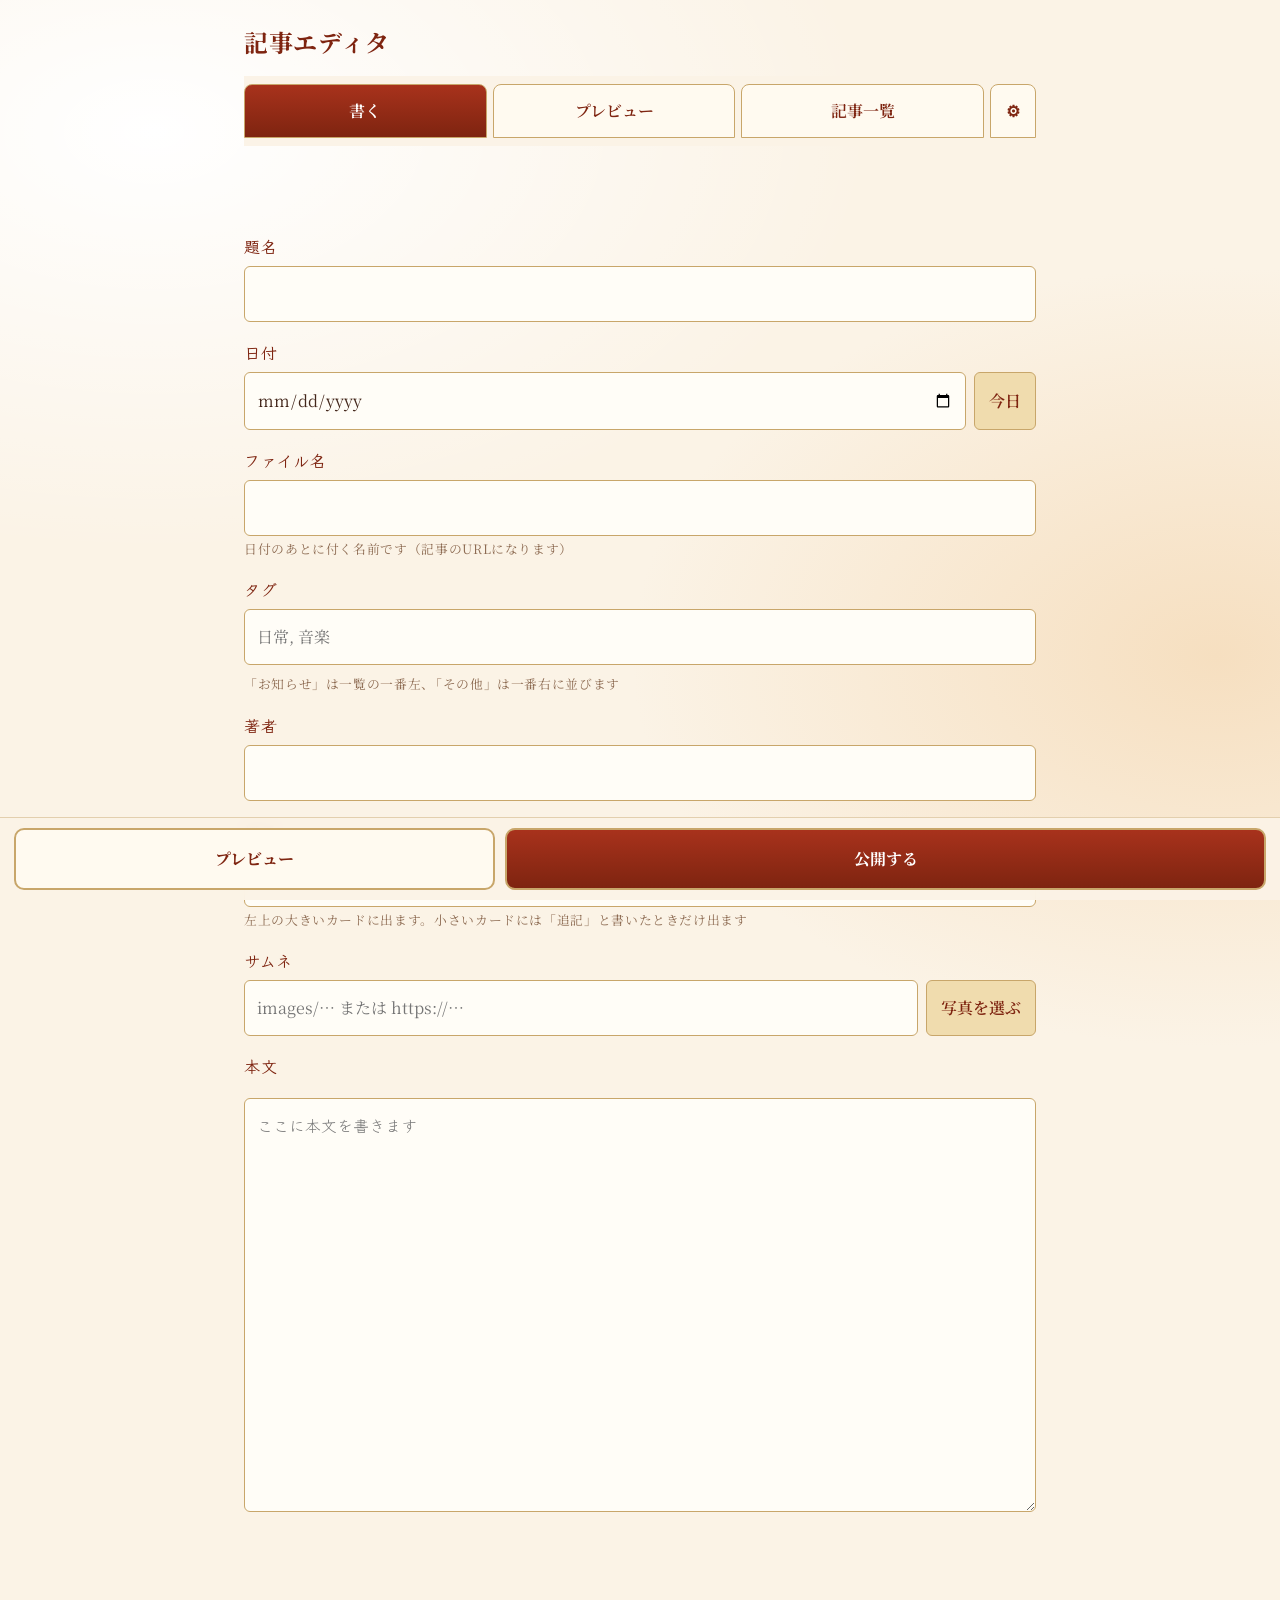
==== editor.html @ 559d0cc6 "Add files via upload" ====
<!DOCTYPE html>
<html lang="ja">
<head>
<meta charset="UTF-8">
<meta name="viewport" content="width=device-width, initial-scale=1, viewport-fit=cover">
<meta name="robots" content="noindex,nofollow">
<title>記事エディタ</title>
<link rel="preconnect" href="https://fonts.googleapis.com">
<link href="https://fonts.googleapis.com/css2?family=Klee+One:wght@400;600&family=Noto+Serif+JP:wght@400;600;700&family=Playfair+Display:wght@700&display=swap" rel="stylesheet">
<link rel="stylesheet" href="blog.css?v=1">
<style>
:root{--bar:calc(68px + env(safe-area-inset-bottom,0px))}
body{padding-bottom:var(--bar);font-size:16px}
.ed{max-width:820px;margin:0 auto;padding:12px 14px 24px}
.ed h1{margin:6px 0 10px;font-family:"Playfair Display","Noto Serif JP",serif;font-size:1.5rem;color:var(--deep)}
.tabs{position:sticky;top:0;z-index:20;display:flex;gap:6px;padding:8px 0;background:#fbf3e6ee;backdrop-filter:blur(6px)}
.tabs button{flex:1;padding:10px 4px;font:inherit;font-weight:600;color:var(--deep);background:#fffaf0;border:1px solid var(--gilt);border-radius:8px 8px 0 0;cursor:pointer}
.tabs button.on{color:#fff;background:linear-gradient(var(--maple),var(--deep))}
.tabs .gear{flex:none;width:46px}
.pane{display:none}.pane.on{display:block}
.f{margin:0 0 14px}
.f>label{display:block;margin:0 0 4px;font-family:"Klee One","Noto Serif JP",serif;font-weight:600;color:var(--deep)}
.f small{display:block;margin-top:3px;color:var(--sub);font-size:.8rem;line-height:1.6}
.f input,.f select,.f textarea{display:block;width:100%;box-sizing:border-box;padding:11px 12px;font:inherit;font-size:16px;color:var(--ink);background:#fffdf7;border:1px solid var(--gilt);border-radius:6px}
.f input:focus,.f select:focus,.f textarea:focus{outline:2px solid var(--maple);outline-offset:1px}
.f textarea{min-height:46vh;line-height:1.9;resize:vertical;font-family:"Klee One","Noto Serif JP",serif}
.row{display:flex;gap:8px;align-items:stretch}.row>*{min-width:0}.row .grow{flex:1}
.mini{flex:none;padding:0 14px;font:inherit;font-weight:600;color:var(--deep);background:#f0dcae;border:1px solid var(--gilt);border-radius:6px;cursor:pointer;white-space:nowrap}
.chips{display:flex;flex-wrap:wrap;gap:6px;margin-top:6px}
.chips button{padding:3px 12px;font:inherit;font-size:.85rem;color:var(--deep);background:#fffaf0;border:1px solid var(--gilt);border-radius:999px;cursor:pointer}
.tool{display:flex;gap:6px;overflow-x:auto;padding:4px 0 8px;margin:0 -14px;padding-inline:14px;-webkit-overflow-scrolling:touch}
.tool button{flex:none;padding:9px 13px;font:inherit;font-size:.92rem;font-weight:600;color:var(--deep);background:#f0dcae;border:1px solid var(--gilt);border-radius:8px;cursor:pointer}
.warn{margin:4px 0 12px;color:var(--maple);font-size:.85rem;line-height:1.6}
.bar{position:fixed;left:0;right:0;bottom:0;z-index:30;display:flex;gap:10px;padding:10px 14px calc(10px + env(safe-area-inset-bottom,0px));background:#fbf3e6f2;backdrop-filter:blur(8px);border-top:1px solid var(--line)}
.bar button{flex:1;padding:13px 6px;font:inherit;font-weight:700;font-size:1rem;color:var(--deep);background:#fffaf0;border:2px solid var(--gilt);border-radius:10px;cursor:pointer}
.bar button.main{flex:1.6;color:#fff;background:linear-gradient(var(--maple),var(--deep))}
.bar button:disabled{opacity:.55}
.list{list-style:none;margin:0;padding:0}
.list li{display:flex;gap:10px;align-items:center;margin:0 0 8px;padding:11px 14px;background:#fffaf0;border:1px solid #ecdcb9;border-radius:8px;cursor:pointer}
.list time{flex:none;color:var(--sub);font-size:.82rem}.list b{flex:1;min-width:0;overflow:hidden;text-overflow:ellipsis;white-space:nowrap;color:var(--deep)}
.card{padding:16px;margin:0 0 14px;background:#fffaf0;border:1px solid #ecdcb9;border-radius:8px;line-height:1.9;font-size:.92rem}
.toast{position:fixed;left:50%;bottom:calc(var(--bar) + 12px);z-index:40;max-width:92vw;transform:translateX(-50%);padding:10px 16px;color:#fff;background:#43261ae6;border-radius:10px;font-size:.92rem;line-height:1.7}
.toast.err{background:#a8321ce6}.toast a{color:#ffe2a8}
.pv .sheet{margin-top:8px}
.danger{color:var(--maple)!important}
dialog{border:0}
</style>
</head>
<body>
<div class="ed">
  <h1>記事エディタ</h1>
  <div class="tabs" id="tabs">
    <button data-p="write" class="on">書く</button><button data-p="pv">プレビュー</button><button data-p="list">記事一覧</button><button class="gear" data-p="set" aria-label="設定">⚙</button>
  </div>

  <section class="pane on" id="p-write">
    <p class="warn" id="draftNote" hidden></p>
    <div class="f"><label for="t">題名</label><input id="t" autocomplete="off"></div>
    <div class="f"><label for="d">日付</label>
      <div class="row"><input id="d" type="date" class="grow"><button class="mini" id="today" type="button">今日</button></div></div>
    <div class="f"><label for="s">ファイル名</label><input id="s" autocomplete="off" autocapitalize="off">
      <small id="shint">日付のあとに付く名前です（記事のURLになります）</small></div>
    <div class="f"><label for="g">タグ</label><input id="g" autocomplete="off" placeholder="日常, 音楽">
      <div class="chips" id="gchips"></div><small>「お知らせ」は一覧の一番左、「その他」は一番右に並びます</small></div>
    <div class="f"><label for="a">著者</label><input id="a" list="alist" autocomplete="off"><datalist id="alist"></datalist></div>
    <div class="f"><label for="m">概要</label><input id="m" autocomplete="off"><small>左上の大きいカードに出ます。小さいカードには「追記」と書いたときだけ出ます</small></div>
    <div class="f"><label for="th">サムネ</label>
      <div class="row"><input id="th" class="grow" autocomplete="off" placeholder="images/… または https://…"><button class="mini" id="thPick" type="button">写真を選ぶ</button></div></div>
    <div class="f"><label for="b">本文</label>
      <div class="tool" id="tool"></div>
      <textarea id="b" placeholder="ここに本文を書きます"></textarea></div>
  </section>

  <section class="pane pv" id="p-pv"><div id="pvBox"></div></section>

  <section class="pane" id="p-list">
    <div class="row" style="margin-bottom:10px"><button class="mini grow" id="newBtn" type="button" style="padding:12px">＋ 新しい記事を書く</button><button class="mini" id="reload" type="button">更新</button></div>
    <ul class="list" id="plist"></ul>
  </section>

  <section class="pane" id="p-set">
    <div class="card">GitHubに記事を送るための設定です。<b>この端末のブラウザだけ</b>に保存されます。</div>
    <div class="f"><label for="cr">リポジトリ（ユーザー名/リポジトリ名）</label><input id="cr" autocapitalize="off" autocomplete="off" placeholder="0t0784/blog"></div>
    <div class="f"><label for="cb">ブランチ</label><input id="cb" autocapitalize="off" value="main"></div>
    <div class="f"><label for="ct">トークン（Fine-grained personal access token）</label><input id="ct" type="password" autocapitalize="off" autocomplete="off" placeholder="github_pat_…">
      <small>このブログのリポジトリだけに、Contents（Read and write）の権限をつけたものを使ってください</small></div>
    <div class="row"><button class="mini grow" id="cs" type="button" style="padding:12px">保存して接続テスト</button><button class="mini danger" id="cx" type="button">トークンを消す</button></div>
    <p class="card" id="cres" style="margin-top:12px" hidden></p>
    <div class="f" style="margin-top:14px"><label style="display:flex;gap:8px;align-items:center;font-weight:400"><input id="cz" type="checkbox" checked style="width:auto"> 写真を自動で小さくする（長い辺1600px・JPEG）</label></div>
  </section>
</div>
<div class="bar"><button id="pvBtn" type="button">プレビュー</button><button id="pub" class="main" type="button">公開する</button></div>
<script src="blog.js?v=1"></script>
<script src="editor.js?v=1"></script>
</body>
</html>
---- blog.css ----
:root{--noise:url("data:image/svg+xml;utf8,<svg xmlns='http://www.w3.org/2000/svg' width='220' height='220'><filter id='n'><feTurbulence type='fractalNoise' baseFrequency='.75' numOctaves='2' stitchTiles='stitch'/><feColorMatrix values='0 0 0 0 .55 0 0 0 0 .4 0 0 0 0 .2 0 0 0 .07 0'/></filter><rect width='100%' height='100%' filter='url(%23n)'/></svg>");--paper:#fbf3e6;--ink:#43261a;--sub:#8d6b52;--maple:#a8321c;--deep:#7e2410;--gilt:#c8a66a;--line:#e3cfae}
*{box-sizing:border-box}
html{scroll-behavior:smooth}
body{margin:0;color:var(--ink);font-family:"Noto Serif JP","Hiragino Mincho ProN","Yu Mincho",serif;line-height:2;letter-spacing:.04em;
 background:radial-gradient(1200px 700px at 12% 8%,#fff 0,transparent 60%),radial-gradient(900px 600px at 95% 40%,#f6dfc0 0,transparent 65%),var(--paper)}
a{color:var(--maple)}
:focus-visible{outline:3px solid var(--maple);outline-offset:3px}
.wrap{max-width:760px;margin:0 auto;padding:0 24px}

header{position:sticky;top:0;z-index:10;background:#fbf3e6e8;backdrop-filter:blur(6px);border-bottom:1px solid var(--line)}
.nav{max-width:1200px;margin:0 auto;padding:12px 24px;display:flex;align-items:center;gap:clamp(14px,3vw,40px)}
.logo{display:flex;align-items:center;min-width:56px;font-weight:700;color:var(--deep);text-decoration:none;letter-spacing:.12em}
.logo img{height:52px;width:auto;display:block}
.nav ul{display:flex;gap:clamp(12px,3vw,38px);list-style:none;margin:0;padding:0}
.nav li a{color:var(--ink);text-decoration:none;font-weight:600;letter-spacing:.14em;padding:6px 2px;border-bottom:2px solid transparent}
.nav li a:hover,.nav li a.on{border-color:var(--maple)}

h1.pt{margin:72px 0 .2em;text-align:center;font-family:"Playfair Display","Noto Serif JP",serif;font-size:clamp(2.6rem,7vw,4.6rem);line-height:1.1;color:var(--deep)}
.sub{text-align:center;color:var(--sub);letter-spacing:.4em;margin:0 0 56px}

/* 記事一覧（home.html の「コンテンツ」欄と同じ見た目） */
.wrap.wide{max-width:1200px}
section{padding:84px 0 24px}
h2.sec{--hs:clamp(2.8rem,7vw,5.2rem);position:relative;margin:0 0 2.4em;text-align:center;font-size:clamp(.95rem,1.6vw,1.15rem);letter-spacing:.5em;text-indent:.5em;font-weight:600;color:var(--deep)}
h2.sec::before{content:attr(data-en);display:block;margin:0 0 34px;text-indent:0;font-family:"Playfair Display","Noto Serif JP",serif;font-size:var(--hs);font-weight:700;letter-spacing:.02em;line-height:1.1;
  background:linear-gradient(var(--maple),var(--deep));-webkit-background-clip:text;background-clip:text;color:transparent}
h2.sec::after{content:"";position:absolute;left:50%;top:calc(var(--hs)*1.1 + 6px);width:min(560px,92%);height:22px;transform:translateX(-50%);
  background:
   url("data:image/svg+xml;utf8,<svg xmlns='http://www.w3.org/2000/svg' viewBox='0 0 56 22'><path d='M54 14H31C22 14 17 10 17 6C17 3 20 2 22 3C24 4 24 7 21 8' fill='none' stroke='%23c8a66a' stroke-width='1.4' stroke-linecap='round'/></svg>") left top/56px 22px no-repeat,
   url("data:image/svg+xml;utf8,<svg xmlns='http://www.w3.org/2000/svg' viewBox='0 0 56 22'><g transform='translate(56 0) scale(-1 1)'><path d='M54 14H31C22 14 17 10 17 6C17 3 20 2 22 3C24 4 24 7 21 8' fill='none' stroke='%23c8a66a' stroke-width='1.4' stroke-linecap='round'/></g></svg>") right top/56px 22px no-repeat,
   linear-gradient(var(--gilt),var(--gilt)) 56px 14px/calc(100% - 112px) 1.4px no-repeat}
.search{display:block;width:min(420px,100%);margin:-.8em auto 2.4em;padding:10px 18px;font:inherit;letter-spacing:.08em;color:var(--ink);background:#fffaf0;border:1px solid var(--gilt);outline:1px solid var(--line);outline-offset:3px;text-align:center}
.tags{display:flex;flex-wrap:wrap;justify-content:center;gap:8px 10px;max-width:860px;margin:-1em auto 2.8em}
.tags:empty{display:none}
.tg{display:inline-block;padding:1px 14px;font-family:"Klee One","Noto Serif JP",serif;font-size:.88rem;line-height:1.9;letter-spacing:.06em;color:var(--deep);background:#fffaf0;border:1px solid var(--gilt);border-radius:999px;text-decoration:none}
.tg:hover{background:var(--maple);border-color:var(--deep);color:#fff}
.tg.on{background:linear-gradient(var(--maple),var(--deep));border-color:var(--deep);color:#fff}
.tg small{opacity:.7;margin-left:.35em;font-size:.8em}
.search::placeholder{color:var(--sub)}
.search:focus{border-color:var(--maple);outline-color:var(--maple)}
.contents{display:grid;grid-template-columns:repeat(4,minmax(0,1fr));grid-auto-rows:minmax(340px,1fr);gap:34px 28px;max-width:1120px;margin:0 auto}
.note{--r:0deg;--tape:#d9b873cc;position:relative;display:flex;flex-direction:column;min-width:0;padding:30px 18px 18px;text-decoration:none;color:inherit;
  border:1px solid #ecdcb9;border-radius:6px;background:var(--noise),radial-gradient(500px 300px at 10% 0,#fffaf0,transparent 70%),#fdf6e6;
  box-shadow:0 8px 24px #43261a21,0 1px 4px #43261a14;transform:rotate(var(--r));transition:transform .25s,box-shadow .25s}
.note::before{content:"";position:absolute;top:-11px;left:50%;width:84px;height:22px;transform:translateX(-50%) rotate(-2deg);
  background:repeating-linear-gradient(115deg,var(--tape) 0 8px,#ffffff33 8px 16px);box-shadow:0 1px 2px #43261a22}
.note:nth-child(3n+2){--tape:#e0b9a8cc}.note:nth-child(3n+3){--tape:#bfcba9cc}
.note:nth-child(4n+1){--r:-.5deg}.note:nth-child(4n+2){--r:.4deg}.note:nth-child(4n+3){--r:-.3deg}.note:nth-child(4n+4){--r:.5deg}
.note:hover{transform:translateY(-5px) rotate(0);box-shadow:0 16px 34px #43261a30}
.note .mt{display:flex;flex-wrap:wrap;align-items:center;gap:4px 8px;font-family:"Klee One","Playfair Display",serif;font-size:.8rem;letter-spacing:.12em;color:var(--sub);line-height:1.6}
.note .mt .tg{position:relative;z-index:1}
.note .mt .more{font-size:.74rem;color:var(--sub)}
.note .ph{position:relative;box-sizing:content-box;margin:10px 0 12px;aspect-ratio:16/9;border:6px solid #fffdf7;background:#fbf3e6;box-shadow:0 3px 10px #43261a26;display:grid;place-items:center;font-size:2.2rem;color:var(--gilt);overflow:hidden;transform:rotate(-.8deg)}
.note:nth-child(even) .ph{transform:rotate(.8deg)}
.note .ph img{position:absolute;inset:0;width:100%;height:100%;object-fit:cover;display:block}
.note h3{margin:0 0 .3em;font-family:"Klee One","Noto Serif JP",serif;font-weight:600;font-size:1.05rem;line-height:1.6;letter-spacing:.05em;color:var(--deep);
  display:-webkit-box;-webkit-line-clamp:2;-webkit-box-orient:vertical;overflow:hidden}
.note p{margin:0;font-family:"Klee One","Noto Serif JP",serif;font-size:.88rem;line-height:1.8;letter-spacing:.04em;
  display:-webkit-box;-webkit-line-clamp:2;-webkit-box-orient:vertical;overflow:hidden}
.note:hover h3{color:var(--maple)}
.note h3 a{color:inherit;text-decoration:none}
.note h3 a::after{content:"";position:absolute;inset:0}
.note h3 a:focus-visible{outline:none}
.note h3 a:focus-visible::after{outline:3px solid var(--maple);outline-offset:-3px;border-radius:6px}
.note .ft{display:flex;align-items:center;justify-content:space-between;gap:10px;margin-top:auto;padding-top:14px;font-family:"Klee One","Noto Serif JP",serif;font-size:.82rem;letter-spacing:.1em;color:var(--sub)}
.note .au{display:flex;align-items:center;gap:8px;min-width:0}
.note .nm{overflow:hidden;text-overflow:ellipsis;white-space:nowrap}
.note .no{margin-left:auto;flex:none}
.note.big .av{width:36px;height:36px;font-size:1rem}
.note .tg{font-size:.74rem;line-height:1.7;padding:0 10px;background:#f6e9cd;border-color:#e0c58a}
.note .tg:hover{background:var(--maple);border-color:var(--deep);color:#fff}
.note.big{grid-column:span 2;grid-row:span 2;contain:size;padding:34px 24px 24px}   /* contain: 中身の量で行の高さが変わらないように */
.note.big h3{font-size:1.5rem;-webkit-line-clamp:2}
.note.big p{font-size:1rem;-webkit-line-clamp:5}
.av{position:relative;flex:none;width:28px;height:28px;border-radius:50%;border:2px solid var(--gilt);overflow:hidden;box-sizing:border-box;display:grid;place-items:center;
  background:linear-gradient(var(--maple),var(--deep));color:#fff;font-size:.8rem;line-height:1;box-shadow:0 1px 4px #43261a33}
.av b{font-weight:600}
.av img{position:absolute;inset:0;width:100%;height:100%;object-fit:cover;background:#fffaf0}
.pager{display:flex;flex-wrap:wrap;gap:10px;justify-content:center;align-items:center;margin:64px 0 0;font-family:"Klee One","Noto Serif JP",serif}
.pager a,.pager span{min-width:44px;padding:6px 16px;text-align:center;line-height:1.8;border:1px solid var(--gilt);background:#fffaf0;color:var(--deep);text-decoration:none}
.pager a:hover{background:var(--maple);border-color:var(--deep);color:#fff}
.pager .cur{background:linear-gradient(var(--maple),var(--deep));border-color:var(--deep);color:#fff;font-weight:600}
.pager .dis{opacity:.4}.pager .dots{border:0;background:none;min-width:0;padding:6px 2px}
.empty{text-align:center;color:var(--sub)}
/* 初回のみ下からフェードイン */
.js .rv{opacity:0;transform:translateY(32px);transition:opacity 1s ease var(--d,0s),transform 1s ease var(--d,0s)}
.js .rv.in{opacity:1;transform:none}
/* 舞い散る落ち葉 */
.leaves{position:fixed;inset:0;overflow:hidden;pointer-events:none;z-index:0}
.leaf{position:absolute;top:-4%;opacity:0;animation:fall linear infinite}
@keyframes fall{0%{opacity:0;transform:translate(0,0) rotate(0)}15%{opacity:.5}80%{opacity:.5}100%{opacity:0;transform:translate(var(--dx),105vh) rotate(var(--rot))}}
main,header,footer{position:relative;z-index:1}
header{z-index:10}
@media(max-width:960px){.contents{grid-template-columns:repeat(2,minmax(0,1fr));grid-auto-rows:auto}.note.big{grid-row:span 1;contain:none}.contents{--cw:calc((100vw - 76px)/2)}.note:not(.big){min-height:calc(262px + (var(--cw) - 48px)*.5625)}}   /* 写真(16:9)の高さに合わせて、小さいカードの高さをそろえる */
@media(max-width:560px){.contents{grid-template-columns:1fr;grid-auto-rows:auto}.note.big{grid-column:auto}.contents{--cw:calc(100vw - 48px)}.note.big h3{font-size:1.2rem}}
@media(prefers-reduced-motion:reduce){.leaves{display:none}.js .rv{opacity:1;transform:none;transition:none}html{scroll-behavior:auto}}

/* 記事ページ（手書きノート風・罫線なし） */
.sheet{--wave:url("data:image/svg+xml;utf8,<svg xmlns='http://www.w3.org/2000/svg' width='24' height='8' viewBox='0 0 24 8'><path d='M0 4Q6 0 12 4T24 4' fill='none' stroke='%23c8a66a' stroke-width='1.6' stroke-linecap='round'/></svg>");--pad:clamp(22px,5.5vw,48px);--sheet:#fdf6e6;position:relative;margin:56px 0 0;border:1px solid #ecdcb9;border-radius:6px;
  background:
   var(--noise),
   radial-gradient(900px 500px at 10% 0,#fffaf0,transparent 70%),var(--sheet);
  box-shadow:0 12px 40px #43261a26,0 2px 6px #43261a14}
.sheet::before{content:"";position:absolute;top:-14px;left:50%;width:120px;height:30px;transform:translateX(-50%) rotate(-2deg);
  background:repeating-linear-gradient(115deg,#d9b873cc 0 10px,#e8cf99cc 10px 20px);box-shadow:0 1px 3px #43261a22;opacity:.9}
.sheet header{position:static;background:none;backdrop-filter:none;border:0;padding:44px var(--pad) 26px;position:relative}
.sheet header::after{content:"";position:absolute;left:var(--pad);right:var(--pad);bottom:0;height:8px;
  background:var(--wave) repeat-x left center/24px 8px}
.sheet .lb{display:flex;flex-wrap:wrap;align-items:center;justify-content:space-between;gap:6px 14px}
.sheet .tgs{display:flex;flex-wrap:wrap;justify-content:flex-end;gap:6px 8px;margin-left:auto}
.sheet .by{position:relative;padding:26px var(--pad) 30px}
.sheet .by::before{content:"";position:absolute;left:var(--pad);right:var(--pad);top:0;height:8px;background:var(--wave) repeat-x left center/24px 8px}
.sheet .au{display:flex;align-items:center;gap:10px;font-family:"Klee One","Noto Serif JP",serif;letter-spacing:.1em;color:var(--sub)}
.sheet .av{width:38px;height:38px;font-size:1.05rem}
.sheet .label{margin:0;font-family:"Klee One","Playfair Display","Noto Serif JP",serif;font-size:.9rem;letter-spacing:.22em;color:var(--sub)}
.sheet h1{margin:.3em 0 0;font-family:"Klee One","Noto Serif JP",serif;font-weight:600;font-size:clamp(1.45rem,4.4vw,1.95rem);line-height:1.5;letter-spacing:.06em;color:var(--maple)}
.body{padding:32px var(--pad) 40px;font-family:"Klee One","Noto Serif JP","Hiragino Mincho ProN",serif;font-size:1.08rem;line-height:2.2;letter-spacing:.05em}
.body p{margin:0 0 1.7em}
.body h3,.body h4{font-family:"Klee One","Noto Serif JP",serif;font-weight:600;color:var(--deep);line-height:1.7;letter-spacing:.06em;margin:2.2em 0 .9em;width:fit-content;max-width:100%}
.body h3{font-size:1.3rem;padding:0 .3em;background:linear-gradient(transparent 58%,#f0d595cc 58%);border-radius:3px}
.body h4{font-size:1.1rem}
.body>:first-child{margin-top:0}
.body ul{margin:0 0 1.7em;padding-left:1.4em}
.body li::marker{color:var(--maple)}
.body blockquote{margin:0 0 1.7em;padding:.3em 1.1em;background:#f6e9cdb3;border-left:4px solid #dcc18a;border-radius:0 6px 6px 0;color:var(--sub)}
.body figure{position:relative;width:fit-content;max-width:100%;margin:2.2em auto;padding:10px 10px 12px;background:#fffdf7;text-align:center;box-shadow:0 4px 14px #43261a2e;transform:rotate(-1.2deg)}
.body figure:nth-of-type(even){transform:rotate(1deg)}
.body figure::before{content:"";position:absolute;top:-11px;left:50%;width:70px;height:20px;transform:translateX(-50%) rotate(2deg);background:#e2c68ab3;box-shadow:0 1px 2px #43261a22}
.body figure img{display:block;max-width:100%;height:auto;margin:0 auto}
.body figcaption{font-size:.9rem;line-height:1.6;color:var(--sub);padding-top:8px}
.body .yt{margin:2.2em 0;aspect-ratio:16/9;padding:7px;background:#fffdf7;box-shadow:0 4px 14px #43261a2e;border-radius:3px}
.body .yt iframe{width:100%;height:100%;border:0;display:block}
.pn{display:flex;justify-content:space-between;gap:16px;margin:64px 0 0;padding-top:20px;border-top:1px solid var(--line);font-size:.95rem}
.pn a{text-decoration:none;max-width:48%}
.back{text-align:center;margin:40px 0 0}
.btn{display:inline-block;min-width:200px;text-align:center;text-decoration:none;font-weight:700;color:#fff;padding:12px 26px;letter-spacing:.1em;
 background:linear-gradient(var(--maple),var(--deep));border:3px solid var(--gilt);outline:1px solid var(--deep);outline-offset:-6px}

footer{margin-top:96px;padding:28px 24px 36px;text-align:center;color:var(--sub);font-size:.85rem;border-top:1px solid var(--line)}
@media(max-width:620px){.card{grid-template-columns:1fr}.card .th{border-right:1px solid var(--gilt);border-bottom:0;min-height:160px}
 .card .tx{border-left:1px solid var(--gilt);margin:0;padding:14px 16px}}

/* ===== 音声プレイヤー（ノート風） ===== */
.aud{position:relative;display:flex;align-items:center;gap:clamp(12px,3vw,20px);margin:2.4em 0;padding:18px clamp(14px,3vw,22px);border:1px solid #ecdcb9;border-radius:6px;
  background:var(--noise),radial-gradient(400px 200px at 0 0,#fffaf0,transparent 70%),#fbf1dc;box-shadow:0 5px 16px #43261a24,0 1px 3px #43261a14;user-select:none;-webkit-user-select:none}
.aud::before{content:"";position:absolute;top:-10px;left:22px;width:64px;height:20px;transform:rotate(-3deg);background:repeating-linear-gradient(115deg,#d9b873cc 0 8px,#e8cf99cc 8px 16px);box-shadow:0 1px 2px #43261a22}
.aud .disc{flex:none;width:clamp(48px,11vw,68px);aspect-ratio:1;border-radius:50%;border:2px solid var(--gilt);
  background:radial-gradient(circle,#a8321c 0 17%,#c8a66a 18% 21%,transparent 22%),repeating-radial-gradient(circle,#3a2519 0 2px,#2b1a12 2px 4px);box-shadow:0 2px 6px #43261a40}
.aud.playing .disc{animation:spin 3.2s linear infinite}
@keyframes spin{to{transform:rotate(360deg)}}
.aud .am{flex:1;min-width:0}
.aud .at{margin:0 0 6px;font-family:"Klee One","Noto Serif JP",serif;font-weight:600;font-size:1.02rem;line-height:1.6;letter-spacing:.05em;color:var(--deep);white-space:nowrap;overflow:hidden;text-overflow:ellipsis}
.aud .ac{display:flex;align-items:center;gap:clamp(8px,2vw,14px)}
.aud button{flex:none;display:grid;place-items:center;padding:0;cursor:pointer;color:#fff;font:inherit}
.aud .pp{width:42px;height:42px;border-radius:50%;border:2px solid var(--gilt);background:linear-gradient(var(--maple),var(--deep));box-shadow:0 2px 6px #43261a40}
.aud .pp svg{width:22px;height:22px}
.aud .pp:hover{filter:brightness(1.12)}
.aud .vb{width:32px;height:32px;border:0;background:none;color:var(--sub)}
.aud .vb svg{width:22px;height:22px}
.aud .vb:hover{color:var(--maple)}
.aud button:focus-visible,.aud .seek:focus-visible{outline:3px solid var(--maple);outline-offset:3px}
.aud .tm{flex:none;min-width:5.6em;text-align:right;font-family:"Klee One","Noto Serif JP",serif;font-size:.82rem;letter-spacing:.06em;font-variant-numeric:tabular-nums;color:var(--sub)}
.aud .seek{flex:1;min-width:0;height:22px;margin:0;background:none;-webkit-appearance:none;appearance:none;cursor:pointer}
.aud .seek::-webkit-slider-runnable-track{height:6px;border-radius:3px;background:linear-gradient(to right,var(--maple) var(--p,0%),#e6d3a3 var(--p,0%))}
.aud .seek::-moz-range-track{height:6px;border-radius:3px;background:linear-gradient(to right,var(--maple) var(--p,0%),#e6d3a3 var(--p,0%))}
.aud .seek::-webkit-slider-thumb{-webkit-appearance:none;width:16px;height:16px;margin-top:-5px;border-radius:50%;border:2px solid var(--gilt);background:#fffaf0;box-shadow:0 1px 3px #43261a55}
.aud .seek::-moz-range-thumb{width:12px;height:12px;border-radius:50%;border:2px solid var(--gilt);background:#fffaf0;box-shadow:0 1px 3px #43261a55}
.aud.err .at{color:var(--sub)}
@media(max-width:480px){.aud .tm{display:none}.aud .disc{width:44px}}
@media(prefers-reduced-motion:reduce){.aud.playing .disc{animation:none}}

/* ===== ダウンロードのフォルダ ===== */
.dlf{position:relative;margin:3.2em 0 2.4em}
.dlf .dtab{position:absolute;top:-31px;left:16px;padding:5px 22px 4px;font-family:"Klee One","Noto Serif JP",serif;font-weight:600;font-size:.92rem;letter-spacing:.12em;color:var(--deep);
  background:linear-gradient(#f7e8c4,#f0dcae);border:1px solid #d9bd80;border-bottom:0;border-radius:9px 9px 0 0}
.dlf ul{list-style:none;margin:0;padding:16px clamp(10px,3vw,18px) 8px;border:1px solid #d9bd80;border-radius:0 9px 9px 9px;
  background:var(--noise),linear-gradient(#f6e6c0,#efdba9);box-shadow:0 8px 20px #43261a29,inset 0 1px 0 #fff8;position:relative}
.dlf ul::before{content:"";position:absolute;top:-9px;right:26px;width:62px;height:18px;transform:rotate(3deg);background:repeating-linear-gradient(115deg,#d9b873cc 0 8px,#e8cf99cc 8px 16px);box-shadow:0 1px 2px #43261a22}
.dlr{display:flex;align-items:center;gap:clamp(10px,2.5vw,16px);margin:0 0 10px;padding:10px clamp(10px,2.5vw,16px);background:#fffaf0;border:1px solid #ecdcb9;border-radius:4px;box-shadow:0 1px 3px #43261a1f}
.dic{position:relative;flex:none;width:38px;height:46px;display:grid;place-items:end center;padding-bottom:6px;box-sizing:border-box;font-family:"Playfair Display",serif;font-weight:700;font-size:.62rem;letter-spacing:.04em;color:var(--maple);
  background:#fff;border:1px solid #d9bd80;border-radius:3px 12px 3px 3px;overflow:hidden}
.dic::before{content:"";position:absolute;top:0;right:0;width:12px;height:12px;background:linear-gradient(225deg,#f0dcae 50%,#d9bd80 50%)}
.dnm{flex:1;min-width:0;display:flex;flex-direction:column}
.dnm b{font-family:"Klee One","Noto Serif JP",serif;font-weight:600;color:var(--deep);line-height:1.6;letter-spacing:.04em;overflow:hidden;text-overflow:ellipsis;white-space:nowrap}
.dnm small{font-size:.78rem;letter-spacing:.1em;color:var(--sub)}
.dbtn{flex:none;display:inline-flex;align-items:center;gap:6px;padding:7px 16px;border:2px solid var(--gilt);border-radius:999px;background:linear-gradient(var(--maple),var(--deep));color:#fff;text-decoration:none;font-family:"Klee One","Noto Serif JP",serif;font-weight:600;font-size:.88rem;letter-spacing:.06em;box-shadow:0 2px 5px #43261a38}
.dbtn svg{width:18px;height:18px}
.dbtn:hover{filter:brightness(1.12)}
.dbtn:focus-visible{outline:3px solid var(--maple);outline-offset:3px}
@media(max-width:480px){.dbtn span{display:none}.dbtn{padding:8px}.dic{width:34px;height:42px}}
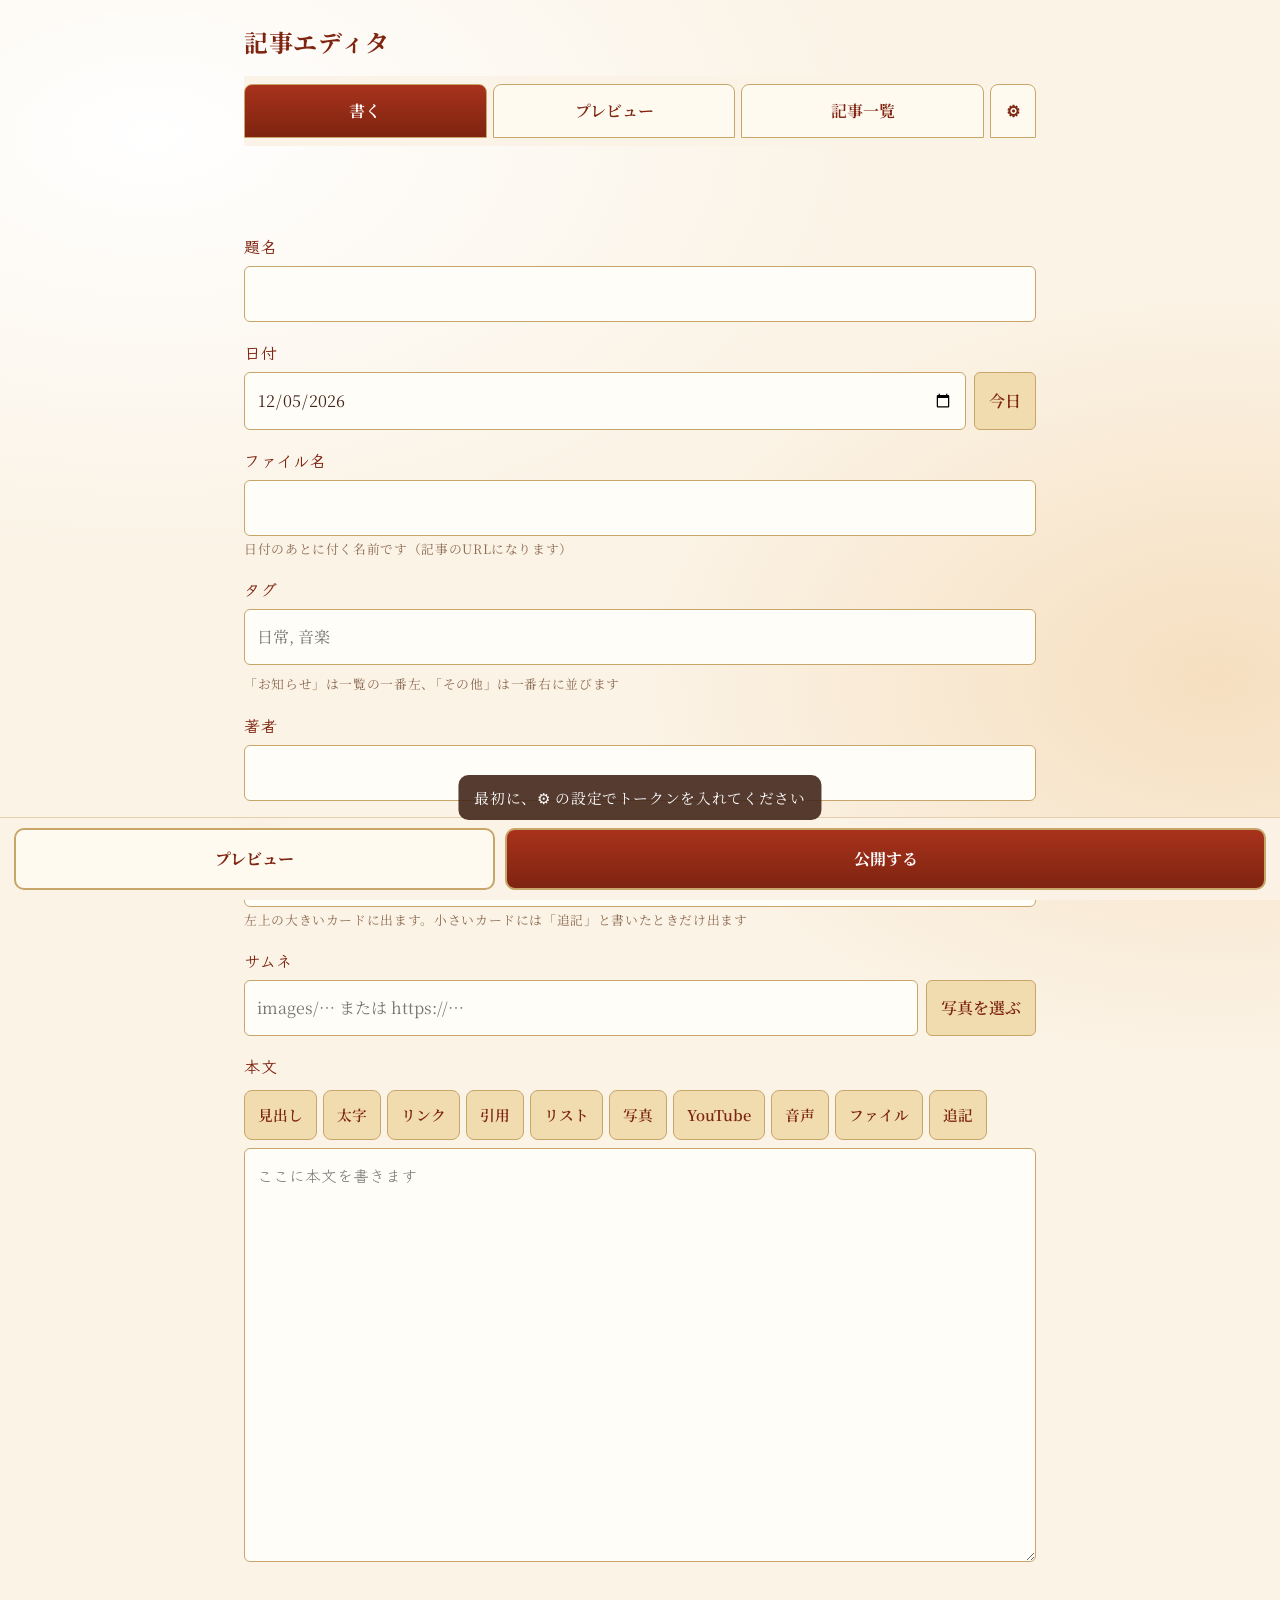
==== commit 1c68ca2f: "Add files via upload" ====
--- a/editor.html
+++ b/editor.html
@@ -7,7 +7,8 @@
 <title>記事エディタ</title>
 <link rel="preconnect" href="https://fonts.googleapis.com">
 <link href="https://fonts.googleapis.com/css2?family=Klee+One:wght@400;600&family=Noto+Serif+JP:wght@400;600;700&family=Playfair+Display:wght@700&display=swap" rel="stylesheet">
-<link rel="stylesheet" href="blog.css?v=1">
+<!-- CSS/JSは読み込むたびに時刻の印（?v=）をつけて、更新が古いキャッシュに邪魔されないようにしている -->
+<script>document.write('<link rel="stylesheet" href="blog.css?v='+Date.now()+'">')</script>
 <style>
 :root{--bar:calc(68px + env(safe-area-inset-bottom,0px))}
 body{padding-bottom:var(--bar);font-size:16px}
@@ -90,7 +91,6 @@
   </section>
 </div>
 <div class="bar"><button id="pvBtn" type="button">プレビュー</button><button id="pub" class="main" type="button">公開する</button></div>
-<script src="blog.js?v=1"></script>
-<script src="editor.js?v=1"></script>
+<script>document.write('<script src="blog.js?v='+Date.now()+'"><\/script><script src="editor.js?v='+Date.now()+'"><\/script>')</script>
 </body>
 </html>
